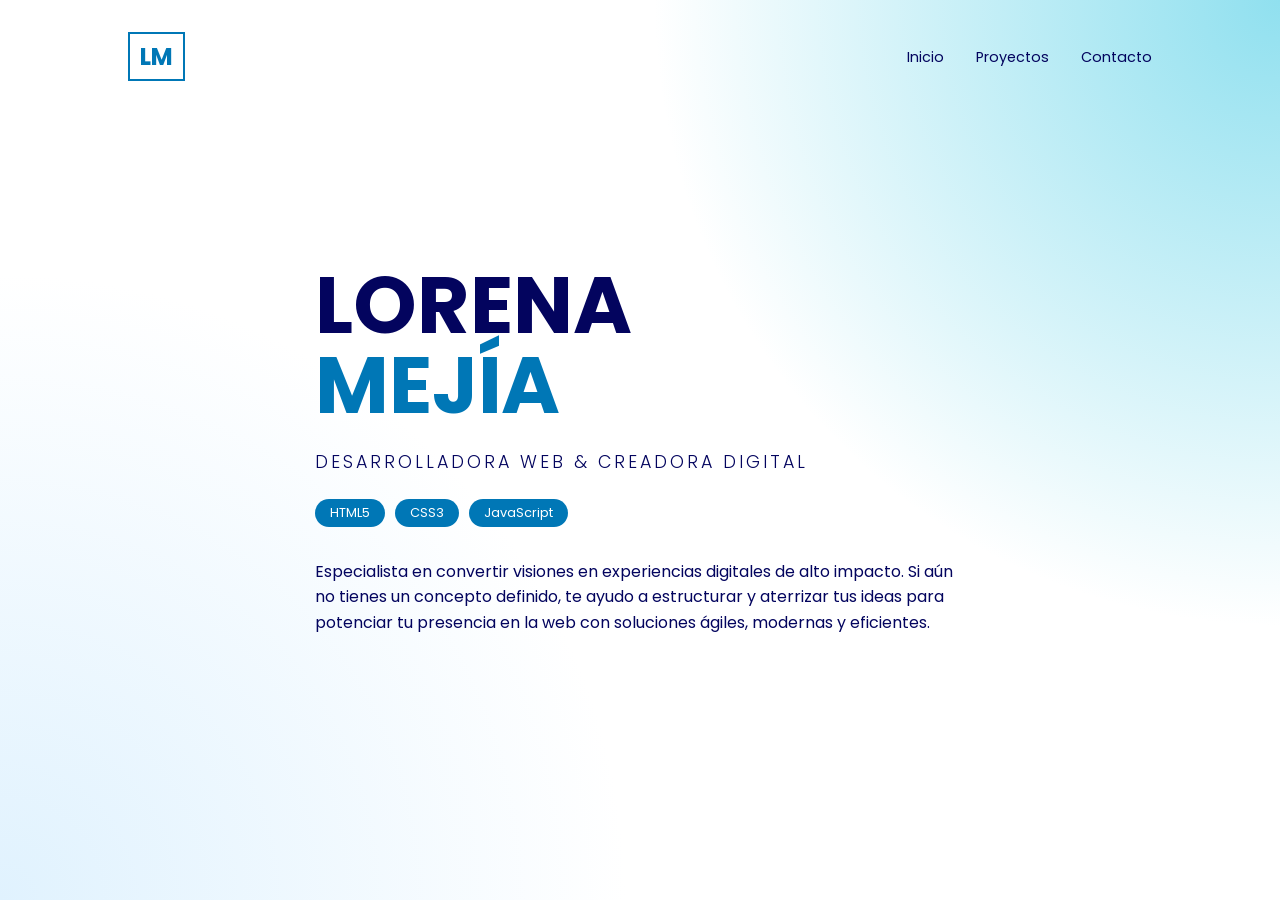
==== index.html @ 13f11dc4 "Inicio" ====
<!DOCTYPE html>
<html lang="es">
<head>
    <meta charset="UTF-8">
    <meta name="viewport" content="width=device-width, initial-scale=1.0">
    <title>Lorena Mejía | Portafolio Profesional</title>
    <link rel="preconnect" href="https://fonts.googleapis.com">
    <link rel="preconnect" href="https://fonts.gstatic.com" crossorigin>
    <link href="https://fonts.googleapis.com/css2?family=Poppins:wght@300;400;600;700&display=swap" rel="stylesheet">
    <link rel="stylesheet" href="css/inicio.css">
</head>
<body>

    <nav class="navbar">
        <div class="logo">LM</div>
        <ul class="nav-links">
            <li><a href="#home">Inicio</a></li>
            <li class="dropdown">
                <a href="javascript:void(0)" class="dropbtn">Proyectos</a>
                <div class="dropdown-content">
                    <a href="#project1">Luces Chinas</a>
                    <a href="#project2">Prime Law SV</a>
                </div>
            </li>
            <li><a href="#contact">Contacto</a></li>
        </ul>
    </nav>

    <main class="container">
        <section id="home" class="section hero">
            <div class="content reveal">
                <h1 class="name">LORENA <br><span>MEJÍA</span></h1>
                <p class="tagline">Desarrolladora Web & Creadora Digital</p>
                <div class="skills-chips">
                    <span>HTML5</span><span>CSS3</span><span>JavaScript</span>
                </div>
                <p class="description">
                    Especialista en convertir visiones en experiencias digitales de alto impacto. 
                    Si aún no tienes un concepto definido, te ayudo a estructurar y aterrizar tus ideas 
                    para potenciar tu presencia en la web con soluciones ágiles, modernas y eficientes.
                </p>
            </div>
        </section>

        <section id="project1" class="section">
            <div class="project-content">
                <div class="text-side reveal">
                    <h2>Luces Chinas Variety World</h2>
                    <p>Plataforma e-commerce moderna y responsiva para la venta de productos pirotécnicos en El Salvador.</p>
                    <a href="https://luceschinasvarietyworldsv.vercel.app/" target="_blank" class="btn">Visitar Sitio Externo</a>
                </div>
                <div class="image-side reveal">
                    <div class="laptop-mockup">
                        <div class="screen">
                            <img src="../images/variety.png" alt="Luces Chinas Preview" class="project-img">
                        </div>
                    </div>
                </div>
            </div>
        </section>

        <section id="project2" class="section">
            <div class="project-content">
                <div class="image-side reveal">
                    <div class="laptop-mockup">
                        <div class="screen">
                            <img src="../images/prime.png" alt="Prime Law Preview" class="project-img">
                        </div>
                    </div>
                </div>
                <div class="text-side reveal">
                    <h2>Prime Law SV</h2>
                    <p>Sitio corporativo para servicios legales que proyecta confianza, seriedad y profesionalismo.</p>
                    <a href="https://primelawsv.vercel.app/" target="_blank" class="btn">Visitar Sitio Externo</a>
                </div>
            </div>
        </section>

        <section id="contact" class="section contact">
            <div class="content reveal">
                <h2>¿Trabajamos juntos?</h2>
                <p>Especialista en entregas rápidas y de alta calidad.</p>
                <div class="contact-links">
                    <a href="mailto:tu-correo@ejemplo.com" class="contact-item">esmejia2908@gmail.com</a>
                    <a href="https://wa.me/60376012" target="_blank" class="contact-item">WhatsApp: +503 6037-6012</a>
                </div>
            </div>
        </section>
    </main>

    <script src="js/inicio.js"></script>
</body>
</html>
---- css/inicio.css ----
:root {
    --primary: #0077b6;
    --secondary: #90e0ef;
    --dark: #03045e;
    --light: #f0f9ff;
    --white: #ffffff;
    --transition: all 0.8s cubic-bezier(0.22, 1, 0.36, 1);
}

* {
    margin: 0;
    padding: 0;
    box-sizing: border-box;
}

body {
    font-family: 'Poppins', sans-serif;
    background-color: var(--white);
    color: var(--dark);
    overflow: hidden;
}

.container {
    height: 100vh;
    overflow-y: auto;
    scroll-snap-type: y mandatory;
    scrollbar-width: none;
}

.container::-webkit-scrollbar {
    display: none;
}

.section {
    height: 100vh;
    width: 100%;
    display: flex;
    align-items: center;
    justify-content: center;
    padding: 0 10%;
    scroll-snap-align: start;
    position: relative;
}

.navbar {
    position: fixed;
    top: 0;
    width: 100%;
    padding: 2rem 10%;
    display: flex;
    justify-content: space-between;
    align-items: center;
    z-index: 100;
}

.logo {
    font-weight: 700;
    font-size: 1.5rem;
    color: var(--primary);
    border: 2px solid var(--primary);
    padding: 5px 10px;
}

.nav-links {
    display: flex;
    list-style: none;
    gap: 2rem;
    align-items: center;
}

.nav-links a {
    text-decoration: none;
    color: var(--dark);
    font-size: 0.9rem;
    transition: var(--transition);
}

.nav-links a:hover {
    color: var(--primary);
}

.dropdown {
    position: relative;
    display: inline-block;
}

.dropdown-content {
    display: none;
    position: absolute;
    background-color: var(--white);
    min-width: 180px;
    box-shadow: 0px 8px 16px rgba(0,0,0,0.1);
    z-index: 1;
    border-radius: 8px;
    top: 100%;
    left: 0;
    overflow: hidden;
}

.dropdown-content a {
    color: var(--dark);
    padding: 12px 16px;
    text-decoration: none;
    display: block;
    font-size: 0.85rem;
}

.dropdown-content a:hover {
    background-color: var(--light);
    color: var(--primary);
}

.dropdown:hover .dropdown-content {
    display: block;
    animation: fadeIn 0.3s ease;
}

@keyframes fadeIn {
    from { opacity: 0; transform: translateY(5px); }
    to { opacity: 1; transform: translateY(0); }
}

.hero {
    background: radial-gradient(circle at top right, var(--secondary) 0%, transparent 40%),
                radial-gradient(circle at bottom left, #e0f2fe 0%, transparent 40%);
}

.name {
    font-size: clamp(2.5rem, 8vw, 5rem);
    font-weight: 700;
    line-height: 1;
}

.name span {
    color: var(--primary);
}

.tagline {
    font-size: 1.1rem;
    letter-spacing: 3px;
    text-transform: uppercase;
    margin: 1.5rem 0;
    font-weight: 300;
}

.skills-chips {
    display: flex;
    gap: 10px;
    margin-bottom: 2rem;
}

.skills-chips span {
    background: var(--primary);
    color: white;
    padding: 5px 15px;
    border-radius: 20px;
    font-size: 0.8rem;
}

.description {
    max-width: 650px;
    line-height: 1.6;
}

.project-content {
    display: grid;
    grid-template-columns: 1fr 1fr;
    gap: 4rem;
    align-items: center;
    width: 100%;
}

.text-side h2 {
    font-size: 2.5rem;
    margin-bottom: 1.5rem;
}

.btn {
    display: inline-block;
    padding: 12px 30px;
    margin-top: 10px;
    background: var(--primary);
    color: white;
    text-decoration: none;
    border-radius: 5px;
    border: 2px solid var(--primary);
    transition: var(--transition);
}

.btn:hover {
    background: transparent;
    color: var(--primary);
}

.laptop-mockup {
    width: 100%;
    aspect-ratio: 16/10;
    background: #333;
    border-radius: 10px;
    padding: 10px;
    box-shadow: 0 20px 50px rgba(0,0,0,0.1);
}

.screen {
    width: 100%;
    height: 100%;
    border-radius: 5px;
    overflow: hidden;
    background: #fff;
}

.project-img {
    width: 100%;
    height: 100%;
    object-fit: cover;
    object-position: top;
}

.contact {
    background: var(--dark);
    color: white;
    text-align: center;
}

.contact-links {
    margin-top: 2rem;
    display: flex;
    flex-direction: column;
    gap: 1rem;
}

.contact-item {
    color: var(--secondary);
    text-decoration: none;
    font-size: 1.2rem;
    transition: color 0.3s ease;
}

.contact-item:hover {
    color: var(--white);
}

.reveal {
    opacity: 0;
    transform: translateY(40px);
    transition: var(--transition);
}

.reveal.active {
    opacity: 1;
    transform: translateY(0);
}

@media (max-width: 768px) {
    .project-content { grid-template-columns: 1fr; text-align: center; }
    .nav-links { display: none; }
}
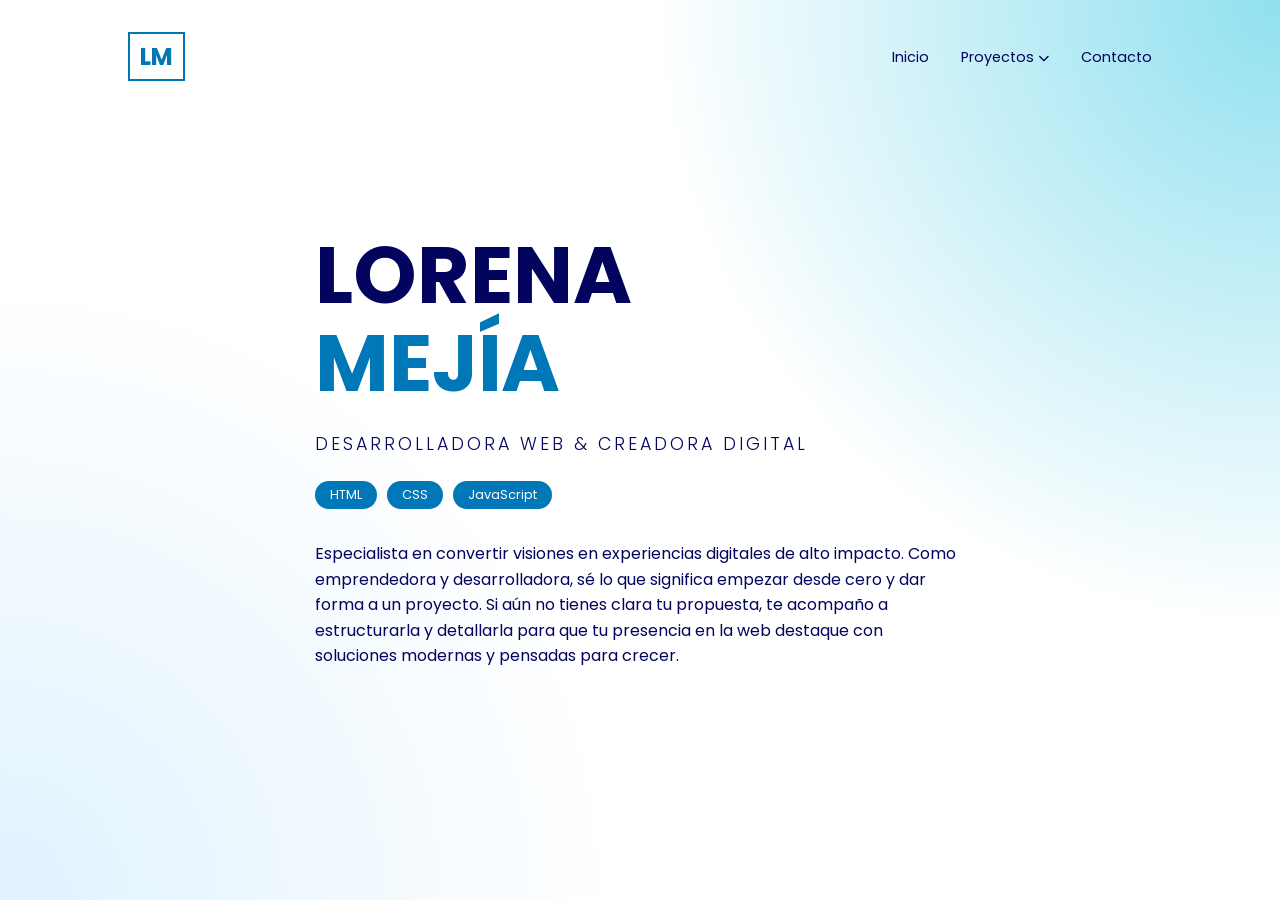
==== commit 1d760283: "Cambios" ====
--- a/index.html
+++ b/index.html
@@ -3,20 +3,26 @@
 <head>
     <meta charset="UTF-8">
     <meta name="viewport" content="width=device-width, initial-scale=1.0">
-    <title>Lorena Mejía | Portafolio Profesional</title>
+    <title>Lorena Mejía | Portafolio</title>
     <link rel="preconnect" href="https://fonts.googleapis.com">
     <link rel="preconnect" href="https://fonts.gstatic.com" crossorigin>
     <link href="https://fonts.googleapis.com/css2?family=Poppins:wght@300;400;600;700&display=swap" rel="stylesheet">
-    <link rel="stylesheet" href="css/inicio.css">
+    <link rel="stylesheet" href="https://cdnjs.cloudflare.com/ajax/libs/font-awesome/6.4.0/css/all.min.css">
+    <link rel="stylesheet" href="../css/inicio.css">
+    
 </head>
 <body>
 
     <nav class="navbar">
         <div class="logo">LM</div>
+        <button class="mobile-menu-btn" id="mobile-menu">
+            <i class="fa-solid fa-bars-staggered"></i>
+        </button>
+
         <ul class="nav-links">
             <li><a href="#home">Inicio</a></li>
             <li class="dropdown">
-                <a href="javascript:void(0)" class="dropbtn">Proyectos</a>
+                <a href="javascript:void(0)" class="dropbtn">Proyectos <i class="fa-solid fa-chevron-down" style="font-size: 0.7rem;"></i></a>
                 <div class="dropdown-content">
                     <a href="#project1">Luces Chinas</a>
                     <a href="#project2">Prime Law SV</a>
@@ -32,12 +38,14 @@
                 <h1 class="name">LORENA <br><span>MEJÍA</span></h1>
                 <p class="tagline">Desarrolladora Web & Creadora Digital</p>
                 <div class="skills-chips">
-                    <span>HTML5</span><span>CSS3</span><span>JavaScript</span>
+                    <span>HTML</span><span>CSS</span><span>JavaScript</span>
                 </div>
                 <p class="description">
                     Especialista en convertir visiones en experiencias digitales de alto impacto. 
-                    Si aún no tienes un concepto definido, te ayudo a estructurar y aterrizar tus ideas 
-                    para potenciar tu presencia en la web con soluciones ágiles, modernas y eficientes.
+                    Como emprendedora y desarrolladora, sé lo que significa empezar desde cero y dar 
+                    forma a un proyecto. Si aún no tienes clara tu propuesta, te acompaño a estructurarla 
+                    y detallarla para que tu presencia en la web destaque con soluciones modernas 
+                    y pensadas para crecer.
                 </p>
             </div>
         </section>
@@ -47,7 +55,8 @@
                 <div class="text-side reveal">
                     <h2>Luces Chinas Variety World</h2>
                     <p>Plataforma e-commerce moderna y responsiva para la venta de productos pirotécnicos en El Salvador.</p>
-                    <a href="https://luceschinasvarietyworldsv.vercel.app/" target="_blank" class="btn">Visitar Sitio Externo</a>
+                    <p><br>Para el administrador, creé un panel de control para gestionar los productos, pedidos, envíos y ventas.</p>
+                    <a href="https://luceschinasvarietyworldsv.vercel.app/" target="_blank" class="btn">Visitar sitio</a>
                 </div>
                 <div class="image-side reveal">
                     <div class="laptop-mockup">
@@ -71,7 +80,8 @@
                 <div class="text-side reveal">
                     <h2>Prime Law SV</h2>
                     <p>Sitio corporativo para servicios legales que proyecta confianza, seriedad y profesionalismo.</p>
-                    <a href="https://primelawsv.vercel.app/" target="_blank" class="btn">Visitar Sitio Externo</a>
+                    <p><br>Para el administrador, desarrollé una sección especial para crear publicaciones con plantillas e IA integrada para reducir el tiempo de creación.</p>
+                    <a href="https://primelawsv.vercel.app/" target="_blank" class="btn">Visitar sitio</a>
                 </div>
             </div>
         </section>
@@ -81,13 +91,17 @@
                 <h2>¿Trabajamos juntos?</h2>
                 <p>Especialista en entregas rápidas y de alta calidad.</p>
                 <div class="contact-links">
-                    <a href="mailto:tu-correo@ejemplo.com" class="contact-item">esmejia2908@gmail.com</a>
-                    <a href="https://wa.me/60376012" target="_blank" class="contact-item">WhatsApp: +503 6037-6012</a>
+                    <a href="mailto:esmejia2908@gmail.com" class="contact-item">
+                        <i class="fa-regular fa-envelope"></i> esmejia2908@gmail.com
+                    </a>
+                    <a href="https://wa.me/50360376012" target="_blank" class="contact-item">
+                        <i class="fa-brands fa-whatsapp"></i> WhatsApp: +503 6037-6012
+                    </a>
                 </div>
             </div>
         </section>
     </main>
 
-    <script src="js/inicio.js"></script>
+    <script src="../js/inicio.js"></script>
 </body>
 </html>
--- a/css/inicio.css
+++ b/css/inicio.css
@@ -13,11 +13,15 @@
     box-sizing: border-box;
 }
 
+html {
+    scroll-behavior: smooth;
+}
+
 body {
     font-family: 'Poppins', sans-serif;
     background-color: var(--white);
     color: var(--dark);
-    overflow: hidden;
+    overflow-x: hidden;
 }
 
 .container {
@@ -50,7 +54,15 @@
     display: flex;
     justify-content: space-between;
     align-items: center;
-    z-index: 100;
+    z-index: 1000;
+    transition: var(--transition);
+}
+
+.navbar.scrolled {
+    padding: 1rem 10%;
+    background: rgba(255, 255, 255, 0.9);
+    backdrop-filter: blur(10px);
+    box-shadow: 0 4px 30px rgba(0, 0, 0, 0.05);
 }
 
 .logo {
@@ -59,6 +71,17 @@
     color: var(--primary);
     border: 2px solid var(--primary);
     padding: 5px 10px;
+}
+
+.mobile-menu-btn {
+    display: none;
+    background: none;
+    border: none;
+    color: var(--primary);
+    font-size: 1.8rem;
+    cursor: pointer;
+    z-index: 1001;
+    transition: transform 0.3s ease;
 }
 
 .nav-links {
@@ -81,7 +104,6 @@
 
 .dropdown {
     position: relative;
-    display: inline-block;
 }
 
 .dropdown-content {
@@ -100,7 +122,6 @@
 .dropdown-content a {
     color: var(--dark);
     padding: 12px 16px;
-    text-decoration: none;
     display: block;
     font-size: 0.85rem;
 }
@@ -128,7 +149,7 @@
 .name {
     font-size: clamp(2.5rem, 8vw, 5rem);
     font-weight: 700;
-    line-height: 1;
+    line-height: 1.1;
 }
 
 .name span {
@@ -199,6 +220,7 @@
     border-radius: 10px;
     padding: 10px;
     box-shadow: 0 20px 50px rgba(0,0,0,0.1);
+    transition: transform 0.6s ease;
 }
 
 .screen {
@@ -226,14 +248,18 @@
     margin-top: 2rem;
     display: flex;
     flex-direction: column;
-    gap: 1rem;
+    gap: 1.5rem;
+    align-items: center;
 }
 
 .contact-item {
     color: var(--secondary);
     text-decoration: none;
-    font-size: 1.2rem;
+    font-size: 1.3rem;
     transition: color 0.3s ease;
+    display: flex;
+    align-items: center;
+    gap: 12px;
 }
 
 .contact-item:hover {
@@ -252,6 +278,78 @@
 }
 
 @media (max-width: 768px) {
-    .project-content { grid-template-columns: 1fr; text-align: center; }
-    .nav-links { display: none; }
+    .mobile-menu-btn {
+        display: block;
+    }
+
+    .nav-links {
+        position: fixed;
+        top: 0;
+        right: -100%;
+        width: 80%;
+        height: 100vh;
+        background: var(--white);
+        flex-direction: column;
+        justify-content: center;
+        gap: 2.5rem;
+        box-shadow: -10px 0 30px rgba(0,0,0,0.1);
+        transition: right 0.6s cubic-bezier(0.77, 0, 0.175, 1);
+        z-index: 1000;
+    }
+
+    .nav-links.active {
+        right: 0;
+    }
+
+    .nav-links a {
+        font-size: 1.4rem;
+        font-weight: 600;
+    }
+
+    .dropdown-content {
+        position: static;
+        box-shadow: none;
+        background: var(--light);
+        width: 100%;
+        text-align: center;
+    }
+
+    .section {
+        height: auto;
+        min-height: 100vh;
+        padding: 100px 5% 60px;
+        scroll-snap-align: none;
+    }
+
+    .container {
+        scroll-snap-type: none;
+    }
+
+    .project-content {
+        grid-template-columns: 1fr;
+        gap: 2rem;
+        text-align: center;
+    }
+
+    #project2 .project-content {
+        display: flex;
+        flex-direction: column-reverse;
+    }
+
+    .name {
+        font-size: 3.5rem;
+    }
+
+    .skills-chips {
+        justify-content: center;
+        flex-wrap: wrap;
+    }
+
+    .laptop-mockup {
+        transform: scale(0.9);
+    }
+
+    .reveal.active .laptop-mockup {
+        transform: scale(1);
+    }
 }
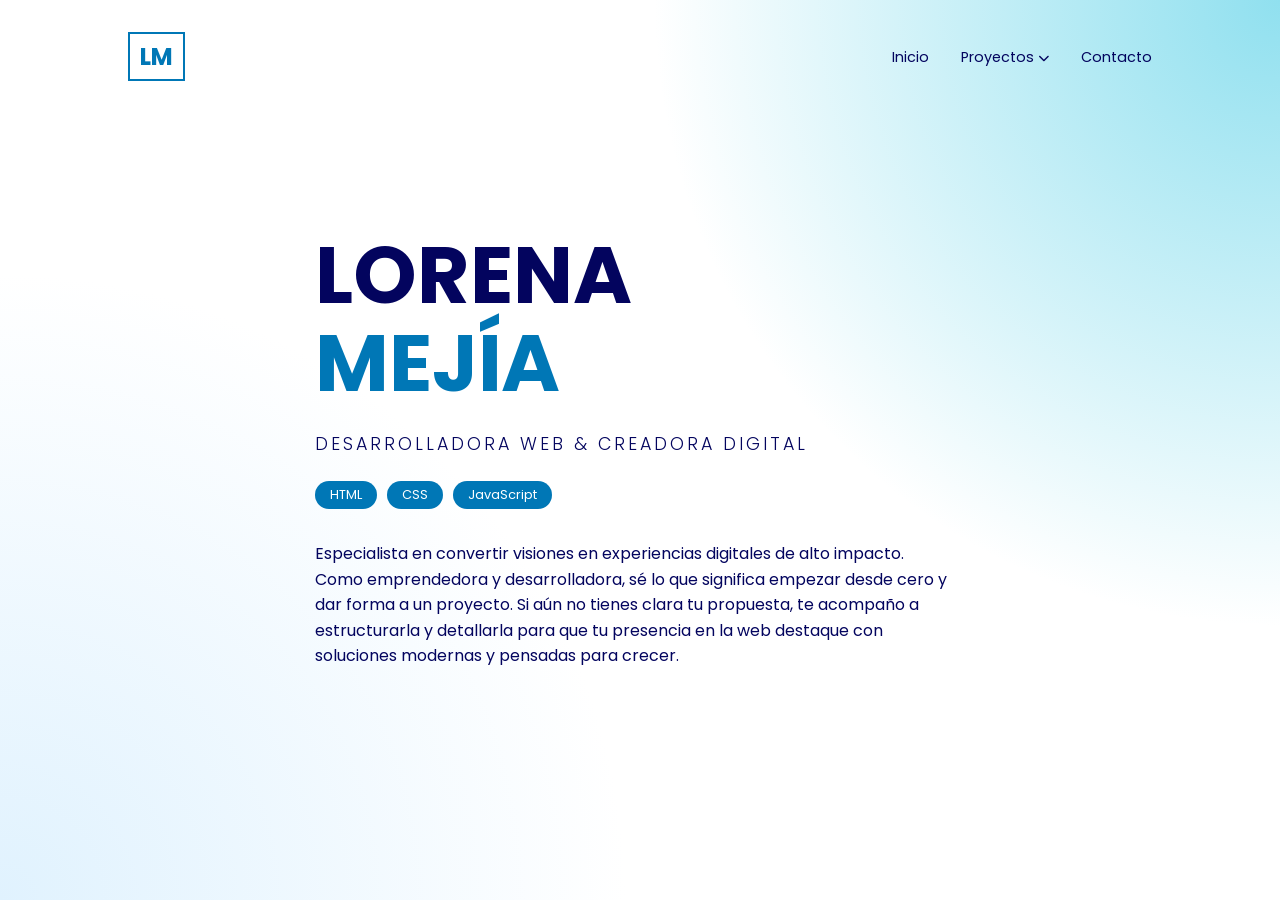
==== commit 62c8f142: "Update index.html" ====
--- a/index.html
+++ b/index.html
@@ -41,7 +41,7 @@
                     <span>HTML</span><span>CSS</span><span>JavaScript</span>
                 </div>
                 <p class="description">
-                    Especialista en convertir visiones en experiencias digitales de alto impacto. 
+                    Especialista en convertir visiones en experiencias digitales de alto impacto. <br>
                     Como emprendedora y desarrolladora, sé lo que significa empezar desde cero y dar 
                     forma a un proyecto. Si aún no tienes clara tu propuesta, te acompaño a estructurarla 
                     y detallarla para que tu presencia en la web destaque con soluciones modernas 
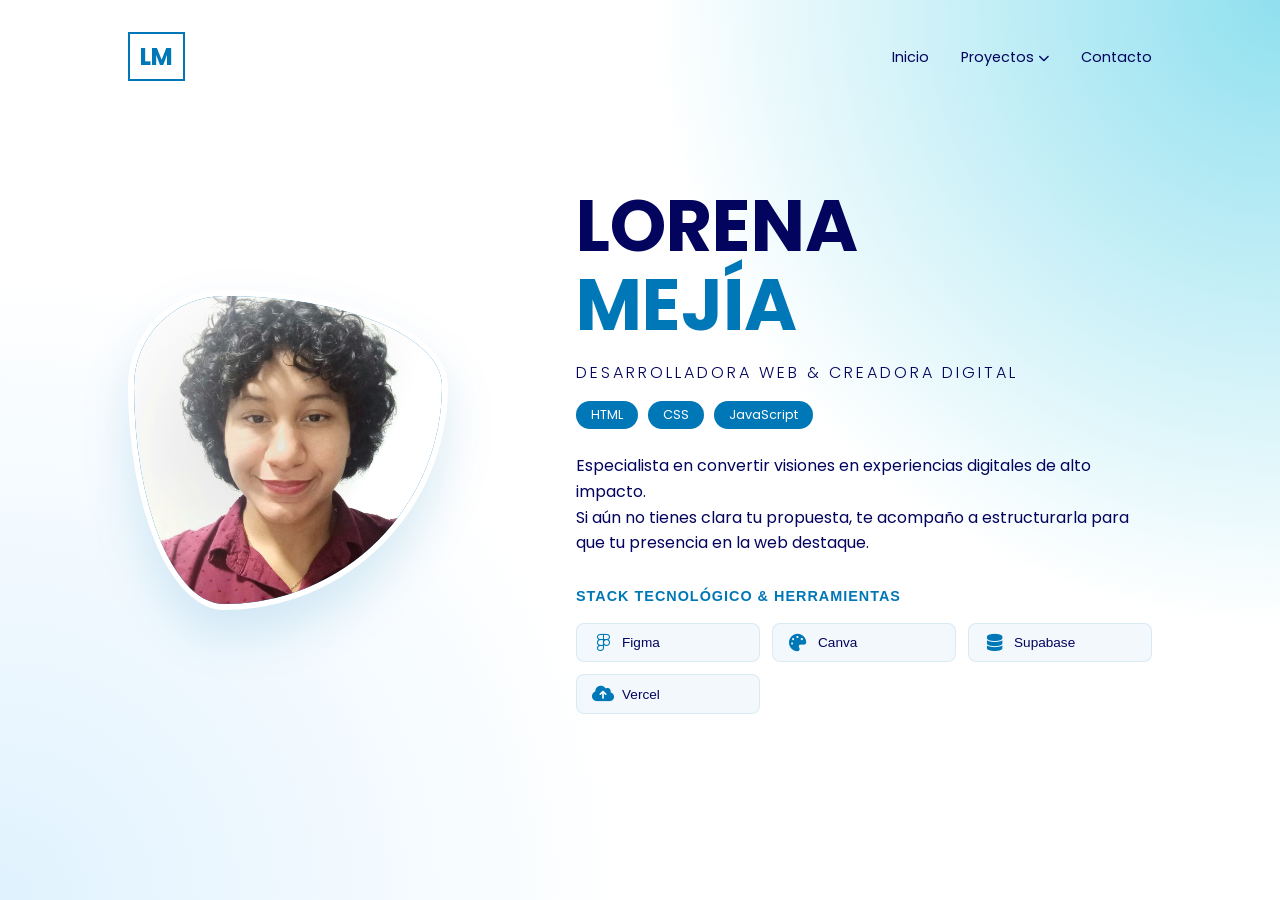
==== commit b7739c81: "Cambios" ====
--- a/index.html
+++ b/index.html
@@ -34,19 +34,36 @@
 
     <main class="container">
         <section id="home" class="section hero">
-            <div class="content reveal">
-                <h1 class="name">LORENA <br><span>MEJÍA</span></h1>
-                <p class="tagline">Desarrolladora Web & Creadora Digital</p>
-                <div class="skills-chips">
-                    <span>HTML</span><span>CSS</span><span>JavaScript</span>
+            <div class="hero-container reveal">
+                <div class="photo-side">
+                    <div class="profile-frame">
+                        <img src="../images/fotoCarnet.jpg" alt="Lorena Mejía" class="profile-img">
+                    </div>
                 </div>
-                <p class="description">
-                    Especialista en convertir visiones en experiencias digitales de alto impacto. <br>
-                    Como emprendedora y desarrolladora, sé lo que significa empezar desde cero y dar 
-                    forma a un proyecto. Si aún no tienes clara tu propuesta, te acompaño a estructurarla 
-                    y detallarla para que tu presencia en la web destaque con soluciones modernas 
-                    y pensadas para crecer.
-                </p>
+
+                <div class="content">
+                    <h1 class="name">LORENA <br><span>MEJÍA</span></h1>
+                    <p class="tagline">Desarrolladora Web & Creadora Digital</p>
+                    
+                    <div class="skills-chips">
+                        <span>HTML</span><span>CSS</span><span>JavaScript</span>
+                    </div>
+
+                    <p class="description">
+                        Especialista en convertir visiones en experiencias digitales de alto impacto. <br>
+                        Si aún no tienes clara tu propuesta, te acompaño a estructurarla para que tu presencia en la web destaque.
+                    </p>
+
+                    <div class="digital-tools">
+                        <h3>Stack Tecnológico & Herramientas</h3>
+                        <div class="tools-grid">
+                            <div class="tool-item"><i class="fa-brands fa-figma"></i> Figma</div>
+                            <div class="tool-item"><i class="fa-solid fa-palette"></i> Canva</div>
+                            <div class="tool-item"><i class="fa-solid fa-database"></i> Supabase</div>
+                            <div class="tool-item"><i class="fa-solid fa-cloud-arrow-up"></i> Vercel</div>
+                        </div>
+                    </div>
+                </div>
             </div>
         </section>
 
--- a/css/inicio.css
+++ b/css/inicio.css
@@ -24,6 +24,7 @@
     overflow-x: hidden;
 }
 
+/* --- Contenedor Principal (Scroll Snap) --- */
 .container {
     height: 100vh;
     overflow-y: auto;
@@ -46,6 +47,7 @@
     position: relative;
 }
 
+/* --- Navegación --- */
 .navbar {
     position: fixed;
     top: 0;
@@ -81,7 +83,6 @@
     font-size: 1.8rem;
     cursor: pointer;
     z-index: 1001;
-    transition: transform 0.3s ease;
 }
 
 .nav-links {
@@ -98,14 +99,10 @@
     transition: var(--transition);
 }
 
-.nav-links a:hover {
-    color: var(--primary);
-}
-
-.dropdown {
-    position: relative;
-}
-
+.nav-links a:hover { color: var(--primary); }
+
+/* --- Dropdown Proyectos --- */
+.dropdown { position: relative; }
 .dropdown-content {
     display: none;
     position: absolute;
@@ -126,48 +123,71 @@
     font-size: 0.85rem;
 }
 
-.dropdown-content a:hover {
-    background-color: var(--light);
-    color: var(--primary);
-}
-
-.dropdown:hover .dropdown-content {
-    display: block;
-    animation: fadeIn 0.3s ease;
-}
+.dropdown-content a:hover { background-color: var(--light); color: var(--primary); }
+.dropdown:hover .dropdown-content { display: block; animation: fadeIn 0.3s ease; }
 
 @keyframes fadeIn {
     from { opacity: 0; transform: translateY(5px); }
     to { opacity: 1; transform: translateY(0); }
 }
 
+/* --- Hero Section & Foto --- */
 .hero {
     background: radial-gradient(circle at top right, var(--secondary) 0%, transparent 40%),
                 radial-gradient(circle at bottom left, #e0f2fe 0%, transparent 40%);
 }
 
+.hero-container {
+    display: grid;
+    grid-template-columns: 0.8fr 1.2fr;
+    gap: 4rem;
+    align-items: center;
+    width: 100%;
+}
+
+.profile-frame {
+    position: relative;
+    width: 320px;
+    height: 320px;
+    border-radius: 30% 70% 70% 30% / 30% 30% 70% 70%;
+    background: var(--primary);
+    overflow: hidden;
+    border: 6px solid var(--white);
+    box-shadow: 0 25px 50px rgba(0, 119, 182, 0.15);
+    transition: var(--transition);
+}
+
+.profile-frame:hover {
+    transform: scale(1.02) rotate(2deg);
+    border-radius: 50% 50% 50% 50%;
+}
+
+.profile-img {
+    width: 100%;
+    height: 100%;
+    object-fit: cover;
+}
+
 .name {
-    font-size: clamp(2.5rem, 8vw, 5rem);
+    font-size: clamp(2.5rem, 6vw, 4.5rem);
     font-weight: 700;
     line-height: 1.1;
 }
 
-.name span {
-    color: var(--primary);
-}
+.name span { color: var(--primary); }
 
 .tagline {
-    font-size: 1.1rem;
+    font-size: 1rem;
     letter-spacing: 3px;
     text-transform: uppercase;
-    margin: 1.5rem 0;
+    margin: 1rem 0;
     font-weight: 300;
 }
 
 .skills-chips {
     display: flex;
     gap: 10px;
-    margin-bottom: 2rem;
+    margin-bottom: 1.5rem;
 }
 
 .skills-chips span {
@@ -179,10 +199,61 @@
 }
 
 .description {
-    max-width: 650px;
+    max-width: 600px;
     line-height: 1.6;
-}
-
+    margin-bottom: 2rem;
+}
+
+/* Estilos para las herramientas */
+.digital-tools h3 {
+    font-size: 0.9rem;
+    margin-bottom: 1.2rem;
+    color: var(--primary);
+    text-transform: uppercase;
+    letter-spacing: 1px;
+    font-weight: 600;
+}
+
+.tools-grid {
+    display: grid;
+    grid-template-columns: repeat(auto-fit, minmax(140px, 1fr));
+    gap: 12px;
+}
+
+.tool-item {
+    background: rgba(0, 119, 182, 0.05);
+    padding: 10px 15px;
+    border-radius: 8px;
+    font-size: 0.85rem;
+    display: flex;
+    align-items: center;
+    gap: 10px;
+    border: 1px solid rgba(0, 119, 182, 0.1);
+    transition: all 0.3s ease;
+    font-weight: 500;
+}
+
+.tool-item i {
+    color: var(--primary);
+    font-size: 1.1rem;
+    width: 20px;
+    text-align: center;
+}
+
+.tool-item:hover {
+    background: var(--white);
+    border-color: var(--primary);
+    transform: translateY(-3px);
+    box-shadow: 0 5px 15px rgba(0, 119, 182, 0.1);
+}
+
+@media (max-width: 768px) {
+    .tools-grid {
+        grid-template-columns: 1fr 1fr;
+    }
+}
+
+/* --- Proyectos --- */
 .project-content {
     display: grid;
     grid-template-columns: 1fr 1fr;
@@ -191,10 +262,7 @@
     width: 100%;
 }
 
-.text-side h2 {
-    font-size: 2.5rem;
-    margin-bottom: 1.5rem;
-}
+.text-side h2 { font-size: 2.5rem; margin-bottom: 1.5rem; }
 
 .btn {
     display: inline-block;
@@ -208,10 +276,7 @@
     transition: var(--transition);
 }
 
-.btn:hover {
-    background: transparent;
-    color: var(--primary);
-}
+.btn:hover { background: transparent; color: var(--primary); }
 
 .laptop-mockup {
     width: 100%;
@@ -220,52 +285,18 @@
     border-radius: 10px;
     padding: 10px;
     box-shadow: 0 20px 50px rgba(0,0,0,0.1);
-    transition: transform 0.6s ease;
-}
-
-.screen {
-    width: 100%;
-    height: 100%;
-    border-radius: 5px;
-    overflow: hidden;
-    background: #fff;
-}
-
-.project-img {
-    width: 100%;
-    height: 100%;
-    object-fit: cover;
-    object-position: top;
-}
-
-.contact {
-    background: var(--dark);
-    color: white;
-    text-align: center;
-}
-
-.contact-links {
-    margin-top: 2rem;
-    display: flex;
-    flex-direction: column;
-    gap: 1.5rem;
-    align-items: center;
-}
-
-.contact-item {
-    color: var(--secondary);
-    text-decoration: none;
-    font-size: 1.3rem;
-    transition: color 0.3s ease;
-    display: flex;
-    align-items: center;
-    gap: 12px;
-}
-
-.contact-item:hover {
-    color: var(--white);
-}
-
+}
+
+.screen { width: 100%; height: 100%; border-radius: 5px; overflow: hidden; background: #fff; }
+.project-img { width: 100%; height: 100%; object-fit: cover; object-position: top; }
+
+/* --- Contacto --- */
+.contact { background: var(--dark); color: white; text-align: center; }
+.contact-links { margin-top: 2rem; display: flex; flex-direction: column; gap: 1.5rem; align-items: center; }
+.contact-item { color: var(--secondary); text-decoration: none; font-size: 1.2rem; display: flex; align-items: center; gap: 12px; transition: 0.3s; }
+.contact-item:hover { color: var(--white); }
+
+/* --- Animaciones de Revelación --- */
 .reveal {
     opacity: 0;
     transform: translateY(40px);
@@ -277,10 +308,10 @@
     transform: translateY(0);
 }
 
+/* --- Media Queries (Móvil) --- */
 @media (max-width: 768px) {
-    .mobile-menu-btn {
-        display: block;
-    }
+    .navbar { padding: 1.5rem 5%; }
+    .mobile-menu-btn { display: block; }
 
     .nav-links {
         position: fixed;
@@ -291,28 +322,10 @@
         background: var(--white);
         flex-direction: column;
         justify-content: center;
-        gap: 2.5rem;
-        box-shadow: -10px 0 30px rgba(0,0,0,0.1);
-        transition: right 0.6s cubic-bezier(0.77, 0, 0.175, 1);
-        z-index: 1000;
+        transition: 0.6s cubic-bezier(0.77, 0, 0.175, 1);
     }
 
-    .nav-links.active {
-        right: 0;
-    }
-
-    .nav-links a {
-        font-size: 1.4rem;
-        font-weight: 600;
-    }
-
-    .dropdown-content {
-        position: static;
-        box-shadow: none;
-        background: var(--light);
-        width: 100%;
-        text-align: center;
-    }
+    .nav-links.active { right: 0; }
 
     .section {
         height: auto;
@@ -321,35 +334,20 @@
         scroll-snap-align: none;
     }
 
-    .container {
-        scroll-snap-type: none;
-    }
-
-    .project-content {
+    .container { scroll-snap-type: none; }
+
+    .hero-container {
         grid-template-columns: 1fr;
-        gap: 2rem;
         text-align: center;
     }
 
-    #project2 .project-content {
-        display: flex;
-        flex-direction: column-reverse;
-    }
-
-    .name {
-        font-size: 3.5rem;
-    }
-
-    .skills-chips {
-        justify-content: center;
-        flex-wrap: wrap;
-    }
-
-    .laptop-mockup {
-        transform: scale(0.9);
-    }
-
-    .reveal.active .laptop-mockup {
-        transform: scale(1);
-    }
+    .photo-side { display: flex; justify-content: center; order: -1; }
+    .profile-frame { width: 220px; height: 220px; }
+
+    .skills-chips { justify-content: center; }
+
+    .tools-grid { grid-template-columns: 1fr 1fr; }
+
+    .project-content { grid-template-columns: 1fr; text-align: center; }
+    #project2 .project-content { flex-direction: column-reverse; display: flex; }
 }
